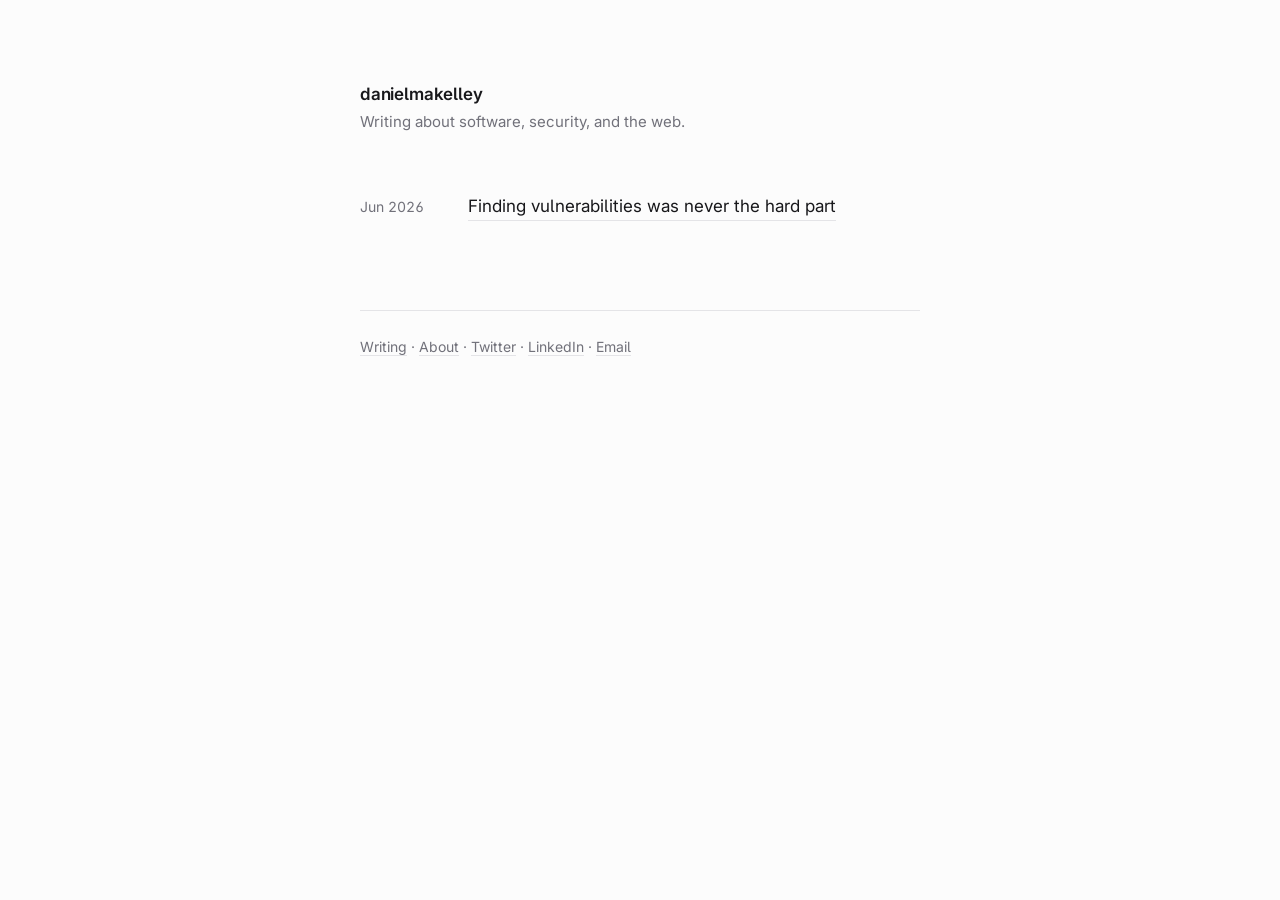
==== index.html @ b1ffd517 "Initial commit for GitHub Pages on danielkelley.me" ====
<!doctype html>
<html lang="en">
<head>
  <meta charset="utf-8">
  <meta name="viewport" content="width=device-width, initial-scale=1">
  <title>danielmakelley</title>
  <meta name="description" content="Daniel — writing about software, security, and the web.">
  <link rel="preconnect" href="https://fonts.googleapis.com">
  <link rel="preconnect" href="https://fonts.gstatic.com" crossorigin>
  <link href="https://fonts.googleapis.com/css2?family=Inter:wght@400;500;600;650&display=swap" rel="stylesheet">
  <link rel="stylesheet" href="style.css">
  <link rel="alternate" type="application/rss+xml" title="danielmakelley" href="feed.xml">
</head>
<body>
<div class="wrap">

  <header class="masthead">
    <p class="name">danielmakelley</p>
    <p class="tagline">Writing about software, security, and the web.</p>
  </header>

  <main>
    <ul class="posts">
      <li>
        <span class="date">Jun 2026</span>
        <a href="posts/finding-vulnerabilities.html">Finding vulnerabilities was never the hard part</a>
      </li>
    </ul>
  </main>

  <footer>
    <a href="blog.html">Writing</a> ·
    <a href="about.html">About</a> ·
    <a href="https://x.com/danielmakelley">Twitter</a> ·
    <a href="https://www.linkedin.com/in/danielmakelley/">LinkedIn</a> ·
    <a href="mailto:hello@danielkelley.me">Email</a>
  </footer>

</div>
</body>
</html>
---- style.css ----
/* =====================================================================
   danielmakelley.com  —  minimal personal site
   One stylesheet. Inter. No JavaScript. No tracking.
   ===================================================================== */

:root {
  --bg:      #fcfcfc;
  --ink:     #18181b;   /* primary text */
  --muted:   #71717a;   /* secondary text, dates, meta */
  --rule:    #e4e4e7;   /* hairlines */
  --link:    #18181b;   /* links sit in body colour, underlined */
  --accent:  #2563eb;   /* used very sparingly (hover) */
  --col:     38rem;     /* reading column */
}

* { box-sizing: border-box; }

html {
  -webkit-text-size-adjust: 100%;
}

body {
  margin: 0;
  background: var(--bg);
  color: var(--ink);
  font-family: Inter, -apple-system, BlinkMacSystemFont, "Segoe UI", Roboto, sans-serif;
  font-size: 17px;
  line-height: 1.65;
  font-feature-settings: "cv05" 1, "ss01" 1; /* nicer Inter letterforms */
  -webkit-font-smoothing: antialiased;
  text-rendering: optimizeLegibility;
}

.wrap {
  max-width: var(--col);
  margin: 0 auto;
  padding: 5rem 1.5rem 6rem;
}

/* ---- masthead ----------------------------------------------------- */
.masthead { margin-bottom: 3rem; }
.masthead .name {
  font-size: 1.0625rem;
  font-weight: 600;
  letter-spacing: -0.01em;
  margin: 0;
}
.masthead .name a { border: none; color: var(--ink); }
.masthead .tagline {
  color: var(--muted);
  margin: 0.15rem 0 0;
  font-size: 0.9375rem;
}

/* ---- navigation --------------------------------------------------- */
nav {
  margin-top: 1.25rem;
  display: flex;
  gap: 1.5rem;
  font-size: 0.9375rem;
}
nav a {
  color: var(--muted);
  border: none;
}
nav a:hover { color: var(--ink); }

/* ---- links -------------------------------------------------------- */
a {
  color: var(--link);
  text-decoration: none;
  border-bottom: 1px solid var(--rule);
  transition: border-color 0.15s ease, color 0.15s ease;
}
a:hover {
  border-bottom-color: var(--accent);
  color: var(--accent);
}

/* ---- typography --------------------------------------------------- */
h1, h2, h3 {
  letter-spacing: -0.02em;
  line-height: 1.25;
  color: var(--ink);
}
h1 { font-size: 1.875rem; font-weight: 650; margin: 0 0 1.5rem; }
h2 { font-size: 1.1875rem; font-weight: 600; margin: 2.75rem 0 0.75rem; }
h3 { font-size: 1.0625rem; font-weight: 600; margin: 2rem 0 0.5rem; }

p { margin: 1.1rem 0; }

strong { font-weight: 600; }

hr {
  border: none;
  border-top: 1px solid var(--rule);
  margin: 3rem 0;
}

/* ---- post listing ------------------------------------------------- */
.posts { list-style: none; padding: 0; margin: 0; }
.posts li {
  display: flex;
  align-items: baseline;
  gap: 1.25rem;
  padding: 0.55rem 0;
  border-bottom: 1px solid var(--rule);
}
.posts li:last-child { border-bottom: none; }
.posts .date {
  color: var(--muted);
  font-size: 0.875rem;
  font-variant-numeric: tabular-nums;
  white-space: nowrap;
  min-width: 5.5rem;
}
.posts .soon { color: var(--muted); border: none; }

/* ---- article ------------------------------------------------------ */
.meta {
  color: var(--muted);
  font-size: 0.9375rem;
  margin: -0.75rem 0 2rem;
}
article p { margin: 1.25rem 0; }

blockquote {
  margin: 1.75rem 0;
  padding-left: 1.25rem;
  border-left: 2px solid var(--ink);
  color: var(--muted);
  font-style: italic;
}

pre {
  background: #f4f4f5;
  border-radius: 8px;
  padding: 1rem 1.25rem;
  overflow-x: auto;
  font-family: ui-monospace, "SF Mono", Menlo, Consolas, monospace;
  font-size: 0.875rem;
  line-height: 1.6;
}
code {
  font-family: ui-monospace, "SF Mono", Menlo, Consolas, monospace;
  font-size: 0.9em;
}
p code, li code {
  background: #f4f4f5;
  padding: 0.1em 0.35em;
  border-radius: 4px;
}

/* ---- footer ------------------------------------------------------- */
footer {
  margin-top: 5rem;
  padding-top: 1.5rem;
  border-top: 1px solid var(--rule);
  color: var(--muted);
  font-size: 0.875rem;
}
footer a { color: var(--muted); }
footer a:hover { color: var(--ink); }

/* ---- back link ---------------------------------------------------- */
.back {
  display: inline-block;
  margin-top: 3rem;
  color: var(--muted);
  border: none;
  font-size: 0.9375rem;
}
.back:hover { color: var(--ink); }
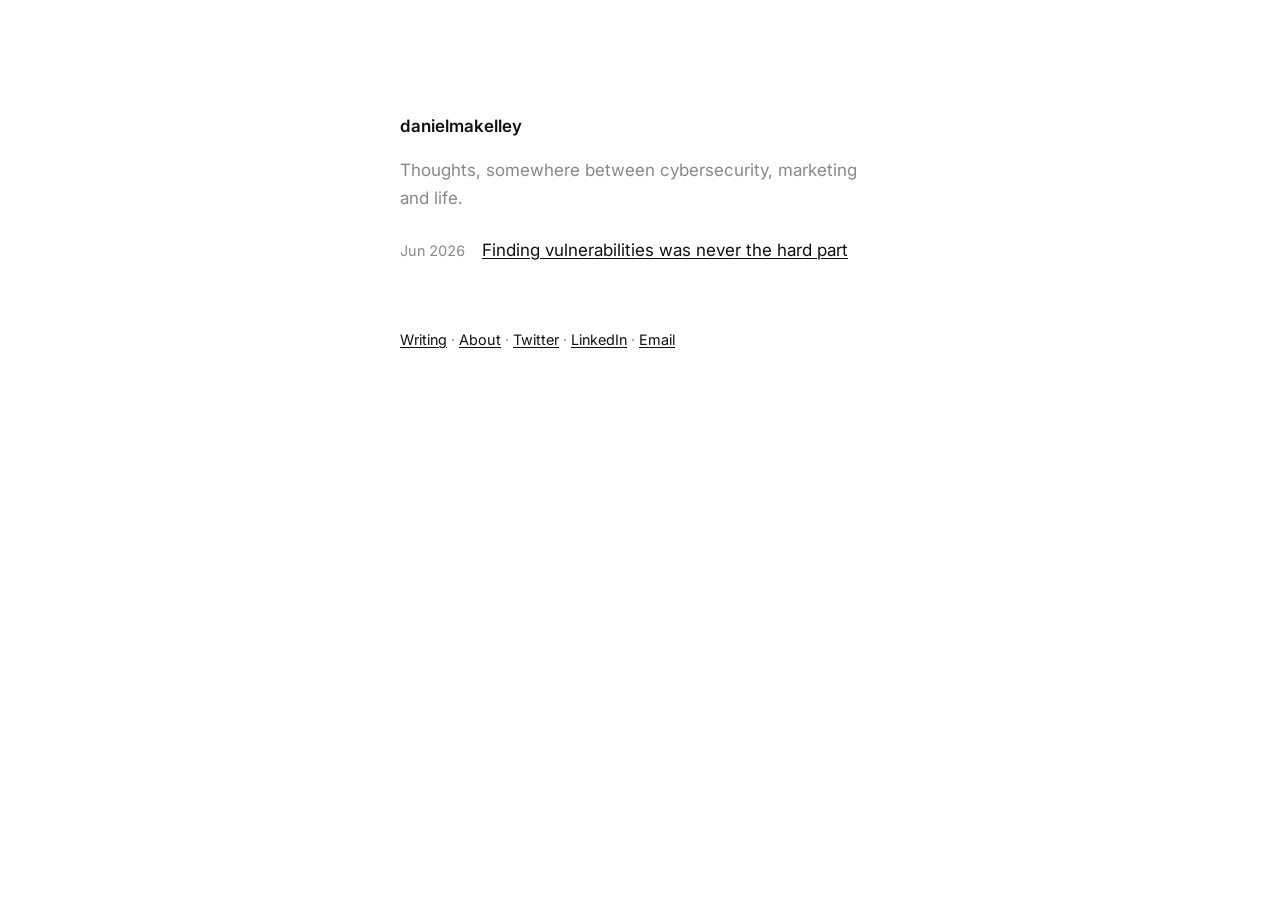
==== commit 0d72198d: "Add CNAME, .gitignore, and Cloudflare Pages deployment notes" ====
--- a/index.html
+++ b/index.html
@@ -14,19 +14,15 @@
 <body>
 <div class="wrap">
 
-  <header class="masthead">
-    <p class="name">danielmakelley</p>
-    <p class="tagline">Writing about software, security, and the web.</p>
-  </header>
+  <p class="name">danielmakelley</p>
+  <p class="muted">Thoughts, somewhere between cybersecurity, marketing and life.</p>
 
-  <main>
-    <ul class="posts">
-      <li>
-        <span class="date">Jun 2026</span>
-        <a href="posts/finding-vulnerabilities.html">Finding vulnerabilities was never the hard part</a>
-      </li>
-    </ul>
-  </main>
+  <ul class="posts">
+    <li>
+      <span class="date">Jun 2026</span>
+      <a href="posts/finding-vulnerabilities.html">Finding vulnerabilities was never the hard part</a>
+    </li>
+  </ul>
 
   <footer>
     <a href="blog.html">Writing</a> ·
--- a/style.css
+++ b/style.css
@@ -1,173 +1,50 @@
-/* =====================================================================
-   danielmakelley.com  —  minimal personal site
-   One stylesheet. Inter. No JavaScript. No tracking.
-   ===================================================================== */
+/* danielkelley.me — minimal. Inter, one column, no decoration. */
 
 :root {
-  --bg:      #fcfcfc;
-  --ink:     #18181b;   /* primary text */
-  --muted:   #71717a;   /* secondary text, dates, meta */
-  --rule:    #e4e4e7;   /* hairlines */
-  --link:    #18181b;   /* links sit in body colour, underlined */
-  --accent:  #2563eb;   /* used very sparingly (hover) */
-  --col:     38rem;     /* reading column */
+  --ink:   #111;
+  --muted: #888;
 }
 
 * { box-sizing: border-box; }
 
-html {
-  -webkit-text-size-adjust: 100%;
+body {
+  max-width: 33rem;
+  margin: 0 auto;
+  padding: 6rem 1.5rem;
+  background: #fff;
+  color: var(--ink);
+  font-family: Inter, -apple-system, BlinkMacSystemFont, sans-serif;
+  font-size: 17px;
+  line-height: 1.65;
+  -webkit-font-smoothing: antialiased;
 }
 
-body {
-  margin: 0;
-  background: var(--bg);
-  color: var(--ink);
-  font-family: Inter, -apple-system, BlinkMacSystemFont, "Segoe UI", Roboto, sans-serif;
-  font-size: 17px;
-  line-height: 1.65;
-  font-feature-settings: "cv05" 1, "ss01" 1; /* nicer Inter letterforms */
-  -webkit-font-smoothing: antialiased;
-  text-rendering: optimizeLegibility;
-}
+a { color: var(--ink); text-decoration: underline; text-underline-offset: 2px; }
+a:hover { color: var(--muted); }
 
-.wrap {
-  max-width: var(--col);
-  margin: 0 auto;
-  padding: 5rem 1.5rem 6rem;
-}
+.name { font-weight: 600; }
+.name a { text-decoration: none; }
 
-/* ---- masthead ----------------------------------------------------- */
-.masthead { margin-bottom: 3rem; }
-.masthead .name {
-  font-size: 1.0625rem;
-  font-weight: 600;
-  letter-spacing: -0.01em;
-  margin: 0;
-}
-.masthead .name a { border: none; color: var(--ink); }
-.masthead .tagline {
-  color: var(--muted);
-  margin: 0.15rem 0 0;
-  font-size: 0.9375rem;
-}
+h1 { font-size: 1.25rem; font-weight: 600; margin: 0 0 1.5rem; }
+h2 { font-size: 1rem; font-weight: 600; margin: 2.5rem 0 0.5rem; }
 
-/* ---- navigation --------------------------------------------------- */
-nav {
-  margin-top: 1.25rem;
-  display: flex;
-  gap: 1.5rem;
-  font-size: 0.9375rem;
-}
-nav a {
-  color: var(--muted);
-  border: none;
-}
-nav a:hover { color: var(--ink); }
+p { margin: 1rem 0; }
 
-/* ---- links -------------------------------------------------------- */
-a {
-  color: var(--link);
-  text-decoration: none;
-  border-bottom: 1px solid var(--rule);
-  transition: border-color 0.15s ease, color 0.15s ease;
-}
-a:hover {
-  border-bottom-color: var(--accent);
-  color: var(--accent);
-}
+.muted, .meta, .date { color: var(--muted); }
+.meta { font-size: 0.9rem; margin-top: -0.5rem; }
 
-/* ---- typography --------------------------------------------------- */
-h1, h2, h3 {
-  letter-spacing: -0.02em;
-  line-height: 1.25;
-  color: var(--ink);
-}
-h1 { font-size: 1.875rem; font-weight: 650; margin: 0 0 1.5rem; }
-h2 { font-size: 1.1875rem; font-weight: 600; margin: 2.75rem 0 0.75rem; }
-h3 { font-size: 1.0625rem; font-weight: 600; margin: 2rem 0 0.5rem; }
+ul.posts { list-style: none; padding: 0; margin: 1.5rem 0; }
+ul.posts li { margin: 0.4rem 0; }
+ul.posts .date { font-size: 0.9rem; margin-right: 0.75rem; font-variant-numeric: tabular-nums; }
 
-p { margin: 1.1rem 0; }
-
-strong { font-weight: 600; }
-
-hr {
-  border: none;
-  border-top: 1px solid var(--rule);
-  margin: 3rem 0;
-}
-
-/* ---- post listing ------------------------------------------------- */
-.posts { list-style: none; padding: 0; margin: 0; }
-.posts li {
-  display: flex;
-  align-items: baseline;
-  gap: 1.25rem;
-  padding: 0.55rem 0;
-  border-bottom: 1px solid var(--rule);
-}
-.posts li:last-child { border-bottom: none; }
-.posts .date {
-  color: var(--muted);
-  font-size: 0.875rem;
-  font-variant-numeric: tabular-nums;
-  white-space: nowrap;
-  min-width: 5.5rem;
-}
-.posts .soon { color: var(--muted); border: none; }
-
-/* ---- article ------------------------------------------------------ */
-.meta {
-  color: var(--muted);
-  font-size: 0.9375rem;
-  margin: -0.75rem 0 2rem;
-}
-article p { margin: 1.25rem 0; }
-
-blockquote {
-  margin: 1.75rem 0;
-  padding-left: 1.25rem;
-  border-left: 2px solid var(--ink);
-  color: var(--muted);
-  font-style: italic;
-}
+blockquote { margin: 1.5rem 0; padding-left: 1rem; border-left: 2px solid #ddd; color: var(--muted); }
 
 pre {
-  background: #f4f4f5;
-  border-radius: 8px;
-  padding: 1rem 1.25rem;
-  overflow-x: auto;
-  font-family: ui-monospace, "SF Mono", Menlo, Consolas, monospace;
-  font-size: 0.875rem;
-  line-height: 1.6;
+  background: #f5f5f5; padding: 0.9rem 1rem; overflow-x: auto;
+  font-family: ui-monospace, Menlo, monospace; font-size: 0.85rem;
 }
-code {
-  font-family: ui-monospace, "SF Mono", Menlo, Consolas, monospace;
-  font-size: 0.9em;
-}
-p code, li code {
-  background: #f4f4f5;
-  padding: 0.1em 0.35em;
-  border-radius: 4px;
-}
+code { font-family: ui-monospace, Menlo, monospace; font-size: 0.9em; }
 
-/* ---- footer ------------------------------------------------------- */
-footer {
-  margin-top: 5rem;
-  padding-top: 1.5rem;
-  border-top: 1px solid var(--rule);
-  color: var(--muted);
-  font-size: 0.875rem;
-}
-footer a { color: var(--muted); }
-footer a:hover { color: var(--ink); }
-
-/* ---- back link ---------------------------------------------------- */
-.back {
-  display: inline-block;
-  margin-top: 3rem;
-  color: var(--muted);
-  border: none;
-  font-size: 0.9375rem;
-}
-.back:hover { color: var(--ink); }
+nav, footer { font-size: 0.9rem; color: var(--muted); }
+nav { margin: 1.5rem 0 3rem; }
+footer { margin-top: 4rem; }
